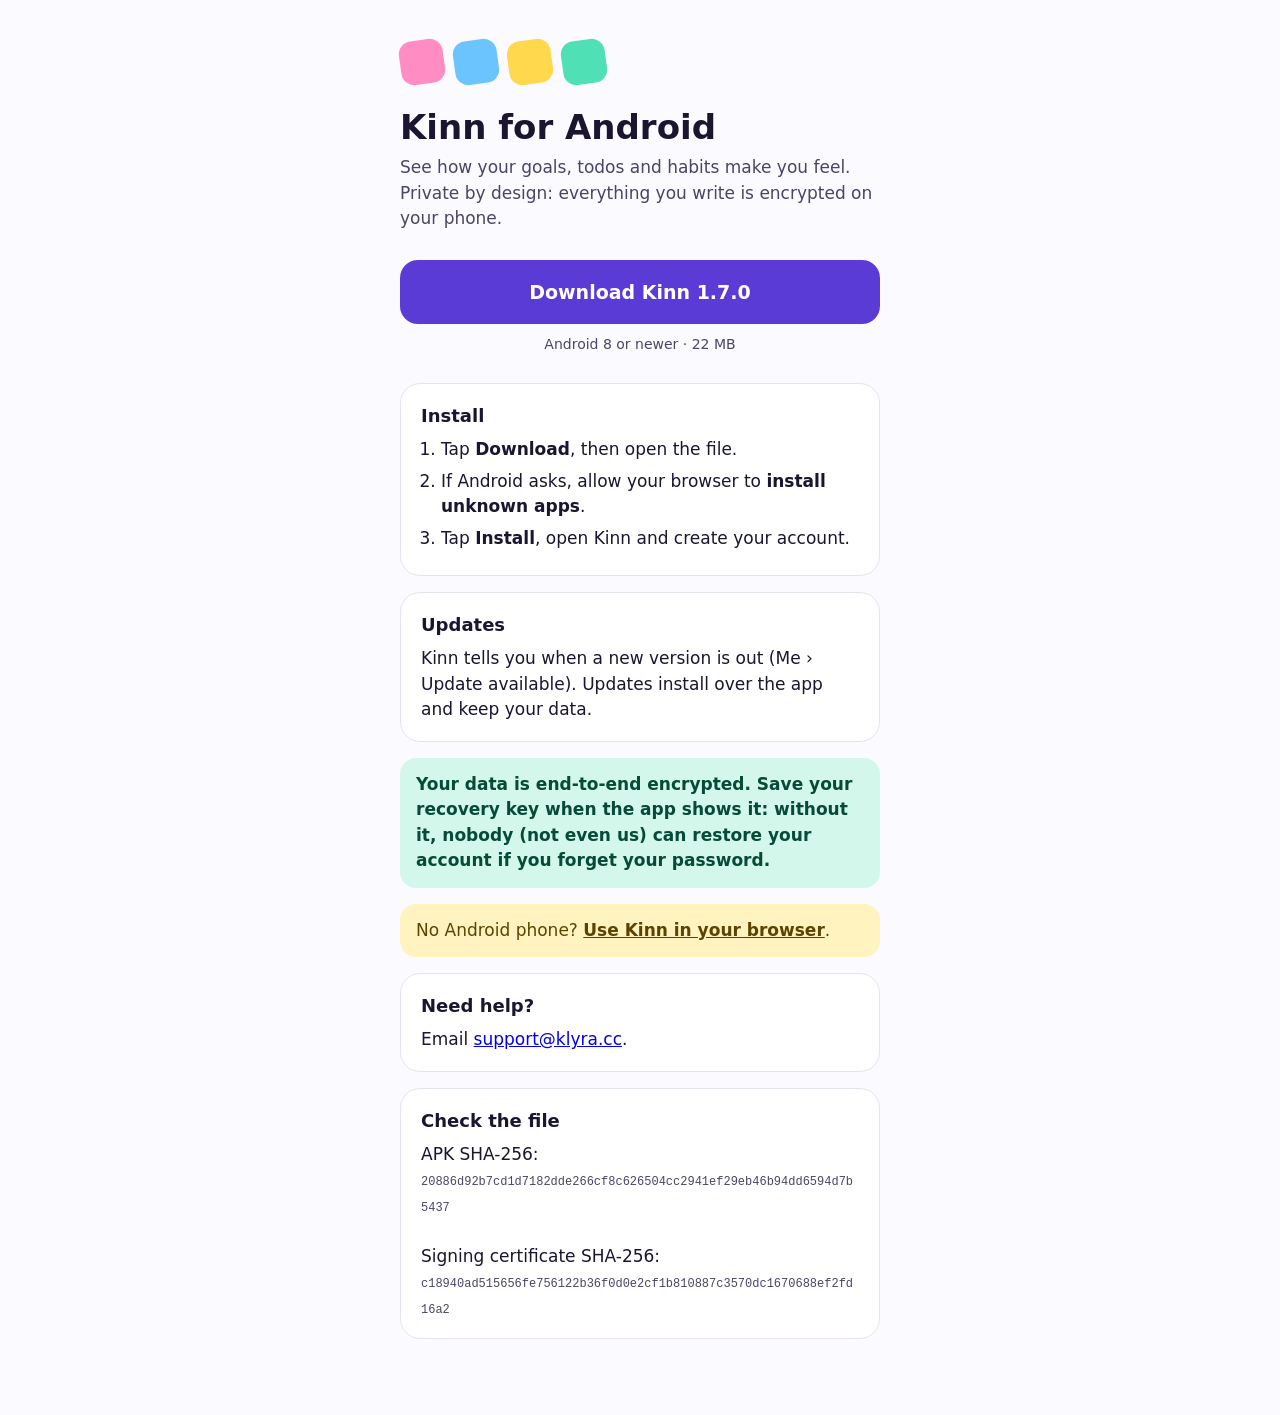
==== android/index.html @ 759c2035 "Kinn 1.7.0 (16)" ====
<!DOCTYPE html>
<html lang="en">
<head>
  <meta charset="UTF-8">
  <meta name="viewport" content="width=device-width, initial-scale=1.0">
  <meta http-equiv="Content-Security-Policy" content="default-src 'none'; style-src 'unsafe-inline'; img-src 'self'; base-uri 'none'; form-action 'none'">
  <title>Kinn for Android</title>
  <link rel="icon" type="image/png" href="/app/favicon.png">
  <style>
    :root { --bg:#FBFAFF; --card:#FFFFFF; --text:#1B1530; --text2:#4A4466; --primary:#5B3BD6; --mint:#D3F7EA; --mintInk:#064A38; --lemon:#FFF3BF; --lemonInk:#5C4300; --line:#E6E1F5; }
    @media (prefers-color-scheme: dark) { :root { --bg:#13101F; --card:#1E1A31; --text:#F4F1FF; --text2:#C9C3E3; --primary:#B69CFF; --mint:#28424C; --mintInk:#69E5C1; --lemon:#4B4037; --lemonInk:#FFDE68; --line:#372F55; } }
    * { box-sizing: border-box; }
    body { margin:0; background:var(--bg); color:var(--text); font: 17px/1.5 system-ui, -apple-system, "Segoe UI", Roboto, sans-serif; }
    main { max-width: 520px; margin: 0 auto; padding: 40px 20px 60px; }
    .tiles { display:flex; gap:10px; margin-bottom: 24px; }
    .tiles span { width:44px; height:44px; border-radius:13px; display:block; transform: rotate(-8deg); }
    h1 { font-size: 34px; line-height: 1.15; margin: 0 0 8px; font-weight: 900; }
    p.lead { color: var(--text2); margin: 0 0 28px; }
    a.button { display:block; text-align:center; background:var(--primary); color:#fff; text-decoration:none; font-weight:800; padding:18px; border-radius:18px; font-size:19px; }
    @media (prefers-color-scheme: dark) { a.button { color:#1B1530; } }
    .meta { text-align:center; color:var(--text2); font-size:14px; margin: 10px 0 28px; }
    .card { background:var(--card); border:1.5px solid var(--line); border-radius:20px; padding: 18px 20px; margin-bottom: 16px; }
    .card h2 { font-size: 18px; margin: 0 0 8px; }
    ol { margin: 0; padding-left: 20px; } li { margin: 6px 0; }
    .note { background: var(--mint); color: var(--mintInk); border-radius:16px; padding: 14px 16px; font-weight: 600; }
    .web { background: var(--lemon); color: var(--lemonInk); border-radius:16px; padding: 14px 16px; margin-top: 16px; }
    .web a { color: inherit; font-weight: 800; }
    code { font-size: 12px; word-break: break-all; color: var(--text2); }
  </style>
</head>
<body>
<main>
  <div class="tiles" aria-hidden="true">
    <span style="background:#FF8DC3"></span><span style="background:#6CC4FF"></span><span style="background:#FFD84D"></span><span style="background:#4FE0B6"></span>
  </div>
  <h1>Kinn for Android</h1>
  <p class="lead">See how your goals, todos and habits make you feel. Private by design: everything you write is encrypted on your phone.</p>

  <a class="button" href="kinn-1.7.0.apk" download>Download Kinn 1.7.0</a>
  <div class="meta">Android 8 or newer · 22 MB</div>

  <div class="card">
    <h2>Install</h2>
    <ol>
      <li>Tap <b>Download</b>, then open the file.</li>
      <li>If Android asks, allow your browser to <b>install unknown apps</b>.</li>
      <li>Tap <b>Install</b>, open Kinn and create your account.</li>
    </ol>
  </div>

  <div class="card">
    <h2>Updates</h2>
    Kinn tells you when a new version is out (Me &rsaquo; Update available). Updates install over the app and keep your data.
  </div>

  <div class="note">Your data is end-to-end encrypted. Save your recovery key when the app shows it: without it, nobody (not even us) can restore your account if you forget your password.</div>

  <div class="web">No Android phone? <a href="/app/">Use Kinn in your browser</a>.</div>

  <div class="card" style="margin-top:16px">
    <h2>Need help?</h2>
    Email <a href="mailto:support@klyra.cc">support@klyra.cc</a>.
  </div>

  <div class="card" style="margin-top:16px">
    <h2>Check the file</h2>
    APK SHA-256:<br><code>20886d92b7cd1d7182dde266cf8c626504cc2941ef29eb46b94dd6594d7b5437</code><br><br>
    Signing certificate SHA-256:<br><code>c18940ad515656fe756122b36f0d0e2cf1b810887c3570dc1670688ef2fd16a2</code>
  </div>
</main>
</body>
</html>
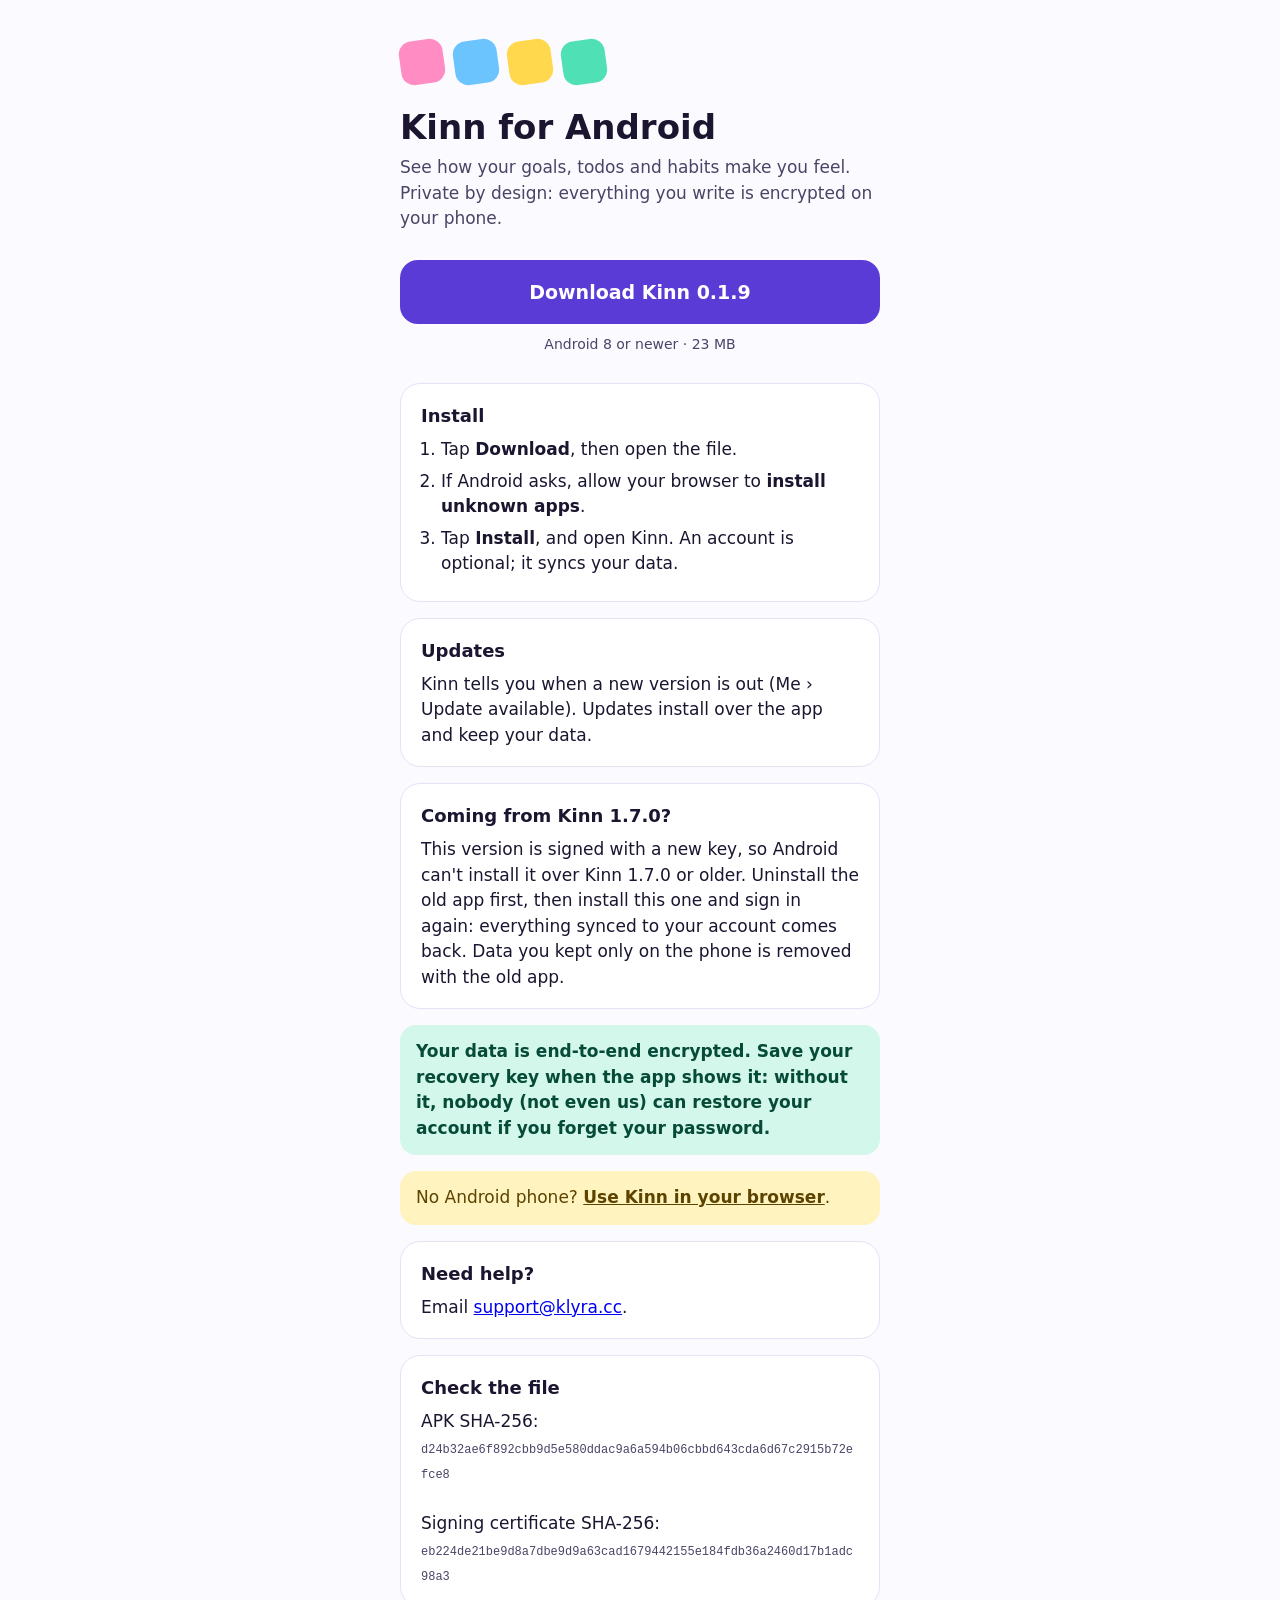
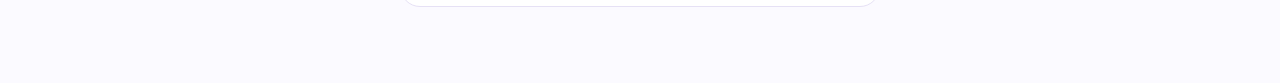
==== commit cf245fc6: "Kinn 0.1.9 (2019)" ====
--- a/android/index.html
+++ b/android/index.html
@@ -36,21 +36,26 @@
   <h1>Kinn for Android</h1>
   <p class="lead">See how your goals, todos and habits make you feel. Private by design: everything you write is encrypted on your phone.</p>
 
-  <a class="button" href="kinn-1.7.0.apk" download>Download Kinn 1.7.0</a>
-  <div class="meta">Android 8 or newer · 22 MB</div>
+  <a class="button" href="kinn-0.1.9.apk" download>Download Kinn 0.1.9</a>
+  <div class="meta">Android 8 or newer · 23 MB</div>
 
   <div class="card">
     <h2>Install</h2>
     <ol>
       <li>Tap <b>Download</b>, then open the file.</li>
       <li>If Android asks, allow your browser to <b>install unknown apps</b>.</li>
-      <li>Tap <b>Install</b>, open Kinn and create your account.</li>
+      <li>Tap <b>Install</b>, and open Kinn. An account is optional; it syncs your data.</li>
     </ol>
   </div>
 
   <div class="card">
     <h2>Updates</h2>
     Kinn tells you when a new version is out (Me &rsaquo; Update available). Updates install over the app and keep your data.
+  </div>
+
+  <div class="card">
+    <h2>Coming from Kinn 1.7.0?</h2>
+    This version is signed with a new key, so Android can't install it over Kinn 1.7.0 or older. Uninstall the old app first, then install this one and sign in again: everything synced to your account comes back. Data you kept only on the phone is removed with the old app.
   </div>
 
   <div class="note">Your data is end-to-end encrypted. Save your recovery key when the app shows it: without it, nobody (not even us) can restore your account if you forget your password.</div>
@@ -64,8 +69,8 @@
 
   <div class="card" style="margin-top:16px">
     <h2>Check the file</h2>
-    APK SHA-256:<br><code>20886d92b7cd1d7182dde266cf8c626504cc2941ef29eb46b94dd6594d7b5437</code><br><br>
-    Signing certificate SHA-256:<br><code>c18940ad515656fe756122b36f0d0e2cf1b810887c3570dc1670688ef2fd16a2</code>
+    APK SHA-256:<br><code>d24b32ae6f892cbb9d5e580ddac9a6a594b06cbbd643cda6d67c2915b72efce8</code><br><br>
+    Signing certificate SHA-256:<br><code>eb224de21be9d8a7dbe9d9a63cad1679442155e184fdb36a2460d17b1adc98a3</code>
   </div>
 </main>
 </body>
